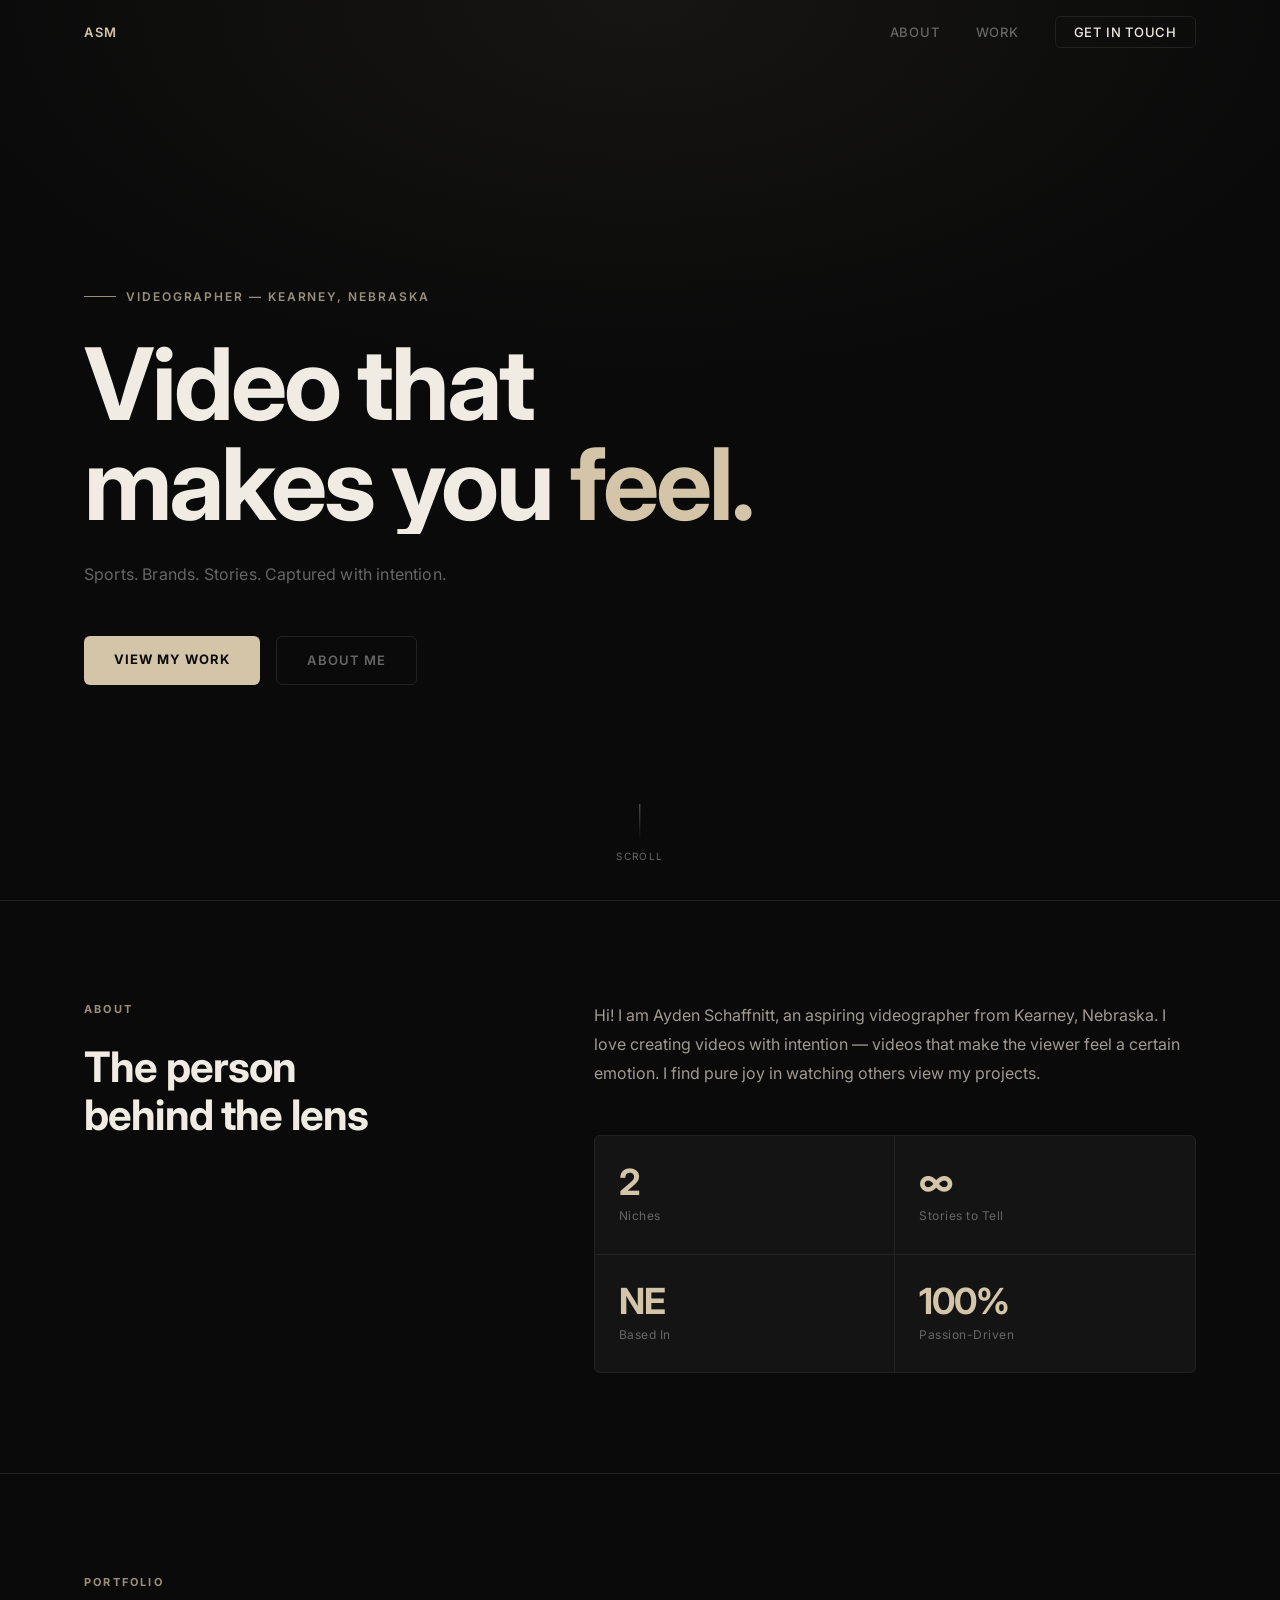
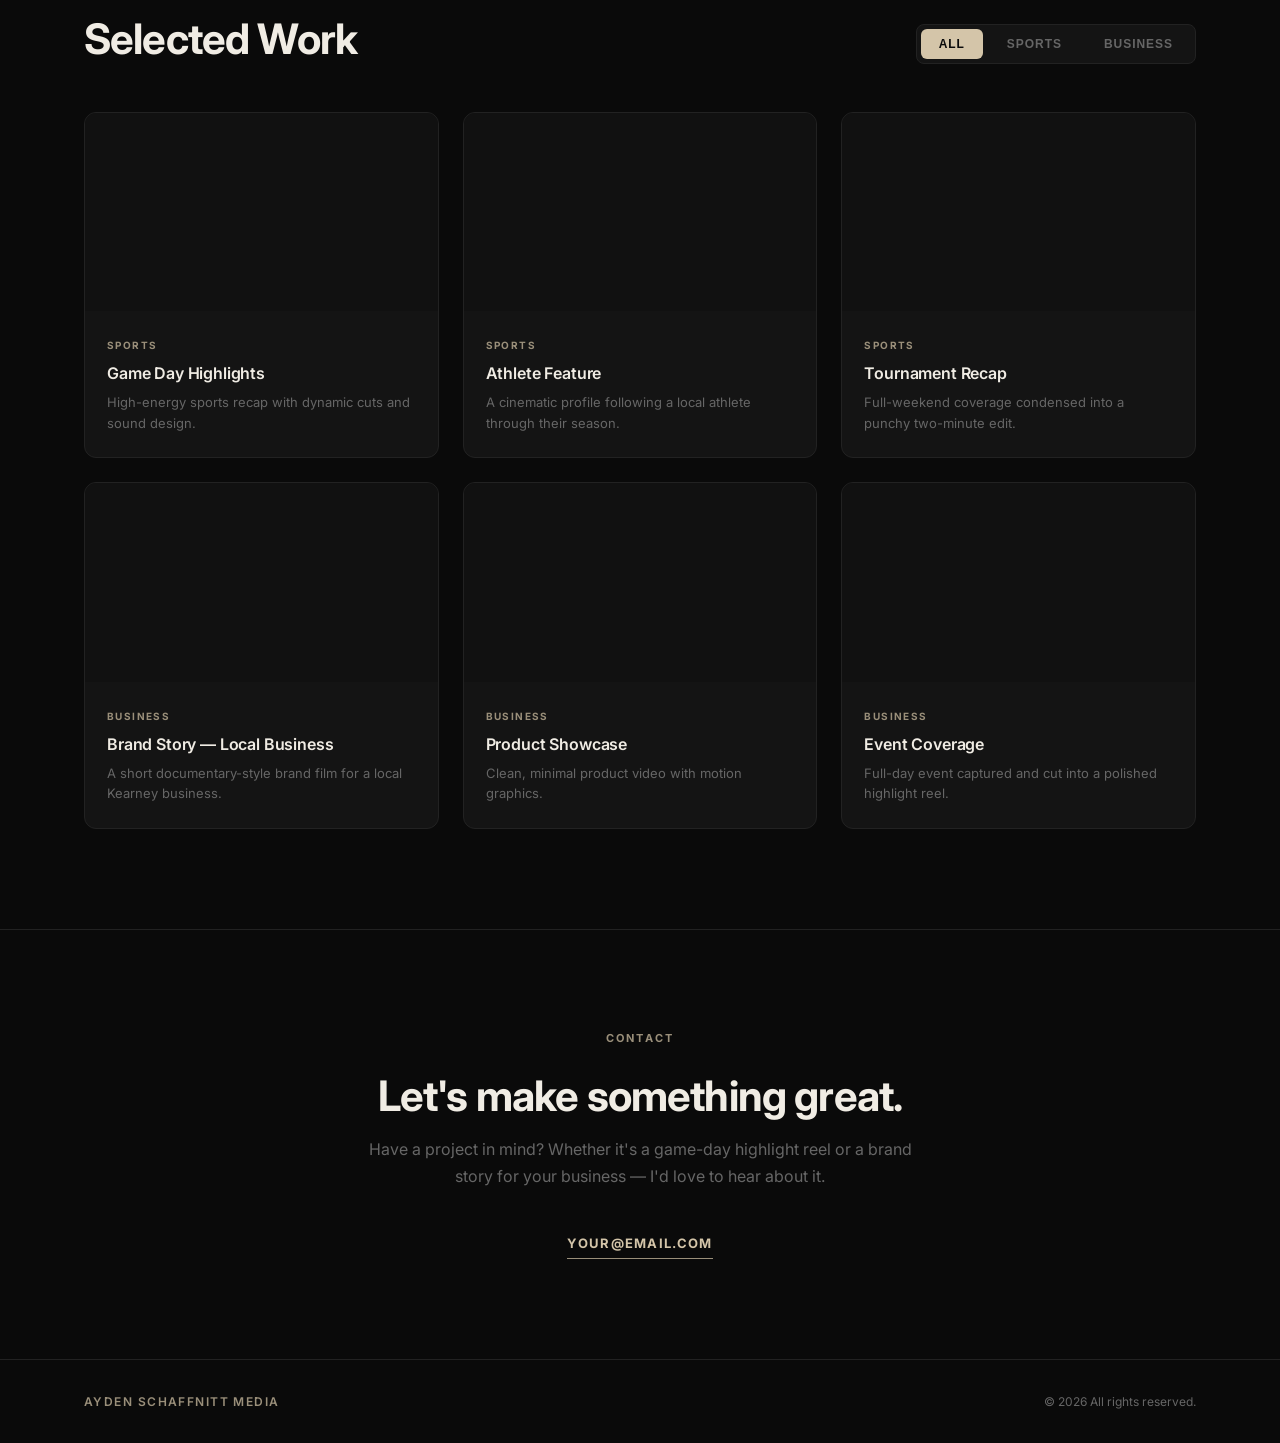
==== ClaudeAI/portfolio/index.html @ a8efcd55 "Initial portfolio" ====
<!DOCTYPE html>
<html lang="en">
<head>
  <meta charset="UTF-8" />
  <meta name="viewport" content="width=device-width, initial-scale=1.0" />
  <meta name="description" content="Ayden Schaffnitt Media — Videography portfolio featuring sports and business/client work from Kearney, Nebraska." />
  <title>Ayden Schaffnitt Media</title>

  <!-- Favicon placeholder (swap out for your own) -->
  <link rel="icon" href="data:image/svg+xml,<svg xmlns='http://www.w3.org/2000/svg' viewBox='0 0 100 100'><text y='.9em' font-size='90'>🎬</text></svg>" />

  <!-- Google Fonts: Inter -->
  <link rel="preconnect" href="https://fonts.googleapis.com" />
  <link rel="preconnect" href="https://fonts.gstatic.com" crossorigin />
  <link href="https://fonts.googleapis.com/css2?family=Inter:wght@400;500;600;700&display=swap" rel="stylesheet" />

  <link rel="stylesheet" href="css/styles.css" />
</head>
<body>

  <!-- ======================================================
       NAVIGATION
  ====================================================== -->
  <nav id="nav">
    <div class="container nav-inner">
      <a href="#" class="nav-logo">ASM</a>

      <ul id="nav-links">
        <li><a href="#about">About</a></li>
        <li><a href="#portfolio">Work</a></li>
        <li><a href="#contact" class="nav-cta">Get in Touch</a></li>
      </ul>

      <button id="hamburger" aria-label="Toggle menu">
        <span></span><span></span><span></span>
      </button>
    </div>
  </nav>

  <!-- ======================================================
       HERO
  ====================================================== -->
  <section id="hero">
    <div class="hero-bg"></div>
    <div class="container">
      <div class="hero-content">
        <div class="hero-eyebrow">Videographer — Kearney, Nebraska</div>
        <h1 class="hero-title">
          <span class="line">Video that</span>
          <span class="line">makes you <em>feel.</em></span>
        </h1>
        <p class="hero-sub">Sports. Brands. Stories. Captured with intention.</p>
        <div class="hero-actions">
          <a href="#portfolio" class="btn-primary">View My Work</a>
          <a href="#about" class="btn-outline">About Me</a>
        </div>
      </div>
    </div>
    <div class="hero-scroll">
      <div class="scroll-line"></div>
      Scroll
    </div>
  </section>

  <!-- ======================================================
       ABOUT
  ====================================================== -->
  <section id="about">
    <div class="container">
      <div class="about-grid">

        <div class="reveal">
          <p class="section-label">About</p>
          <h2 class="section-heading">The person<br/>behind the lens</h2>
        </div>

        <div class="reveal" style="transition-delay:0.1s">
          <p class="about-body">
            Hi! I am Ayden Schaffnitt, an aspiring videographer from Kearney, Nebraska.
            I love creating videos with intention — videos that make the viewer feel a certain
            emotion. I find pure joy in watching others view my projects.
          </p>

          <div class="about-stats">
            <div class="stat-item">
              <div class="stat-number">2</div>
              <div class="stat-label">Niches</div>
            </div>
            <div class="stat-item">
              <div class="stat-number">∞</div>
              <div class="stat-label">Stories to Tell</div>
            </div>
            <div class="stat-item">
              <div class="stat-number">NE</div>
              <div class="stat-label">Based In</div>
            </div>
            <div class="stat-item">
              <div class="stat-number">100%</div>
              <div class="stat-label">Passion-Driven</div>
            </div>
          </div>
        </div>

      </div>
    </div>
  </section>

  <!-- ======================================================
       PORTFOLIO
  ====================================================== -->
  <section id="portfolio">
    <div class="container">

      <div class="portfolio-header reveal">
        <div>
          <p class="section-label">Portfolio</p>
          <h2 class="section-heading">Selected Work</h2>
        </div>

        <div class="filter-tabs">
          <button class="filter-btn active" data-filter="all">All</button>
          <button class="filter-btn" data-filter="sports">Sports</button>
          <button class="filter-btn" data-filter="business">Business</button>
        </div>
      </div>

      <div id="video-grid"></div>

    </div>
  </section>

  <!-- ======================================================
       CONTACT
  ====================================================== -->
  <section id="contact">
    <div class="container">
      <div class="contact-inner reveal">
        <p class="section-label">Contact</p>
        <h2 class="section-heading">Let's make something great.</h2>
        <p class="contact-sub">
          Have a project in mind? Whether it's a game-day highlight reel or a brand
          story for your business — I'd love to hear about it.
        </p>
        <!--
          Replace the email address below with your real email.
          You can also link to an Instagram or a contact form if you prefer.
        -->
        <a href="mailto:your@email.com" class="contact-email">
          your@email.com
        </a>
      </div>
    </div>
  </section>

  <!-- ======================================================
       FOOTER
  ====================================================== -->
  <footer>
    <div class="container footer-inner">
      <span class="footer-logo">Ayden Schaffnitt Media</span>
      <span class="footer-copy">&copy; <span id="year"></span> All rights reserved.</span>
    </div>
  </footer>

  <!-- ======================================================
       VIDEO MODAL
  ====================================================== -->
  <div id="video-modal" role="dialog" aria-modal="true" aria-label="Video player">
    <div class="modal-inner">
      <p id="modal-title"></p>
      <div class="modal-video-wrap">
        <iframe
          id="modal-iframe"
          src=""
          allow="autoplay; fullscreen; picture-in-picture"
          allowfullscreen
        ></iframe>
        <button id="modal-close" aria-label="Close video">
          <svg viewBox="0 0 14 14" fill="none" xmlns="http://www.w3.org/2000/svg">
            <path d="M1 1L13 13M13 1L1 13" stroke-width="1.5" stroke-linecap="round"/>
          </svg>
        </button>
      </div>
    </div>
  </div>

  <!-- Scripts -->
  <script>document.getElementById('year').textContent = new Date().getFullYear();</script>
  <script src="js/videos.js"></script>
  <script src="js/main.js"></script>

</body>
</html>
---- ClaudeAI/portfolio/css/styles.css ----
/* ============================================================
   AYDEN SCHAFFNITT MEDIA — Portfolio Stylesheet
   ============================================================ */

/* ---------- Tokens ---------- */
:root {
  --bg:        #0a0a0a;
  --surface:   #141414;
  --border:    #222;
  --text:      #f0ece4;
  --muted:     #666;
  --accent:    #d4c5a9;   /* warm cream — intentional, editorial */
  --accent-dim:#9a8f7a;
  --radius:    6px;
  --max-w:     1160px;
  --nav-h:     64px;
  --transition: 0.35s cubic-bezier(0.4, 0, 0.2, 1);
}

/* ---------- Reset ---------- */
*, *::before, *::after { box-sizing: border-box; margin: 0; padding: 0; }

html { scroll-behavior: smooth; }

body {
  background: var(--bg);
  color: var(--text);
  font-family: 'Inter', system-ui, -apple-system, sans-serif;
  font-size: 16px;
  line-height: 1.6;
  -webkit-font-smoothing: antialiased;
}

img { display: block; max-width: 100%; }
a { color: inherit; text-decoration: none; }

/* ---------- Layout ---------- */
.container {
  width: 100%;
  max-width: var(--max-w);
  margin: 0 auto;
  padding: 0 24px;
}

section { padding: 100px 0; }

/* ---------- Navigation ---------- */
#nav {
  position: fixed;
  top: 0; left: 0; right: 0;
  height: var(--nav-h);
  z-index: 100;
  transition: background var(--transition), border-bottom var(--transition);
}

#nav.scrolled {
  background: rgba(10, 10, 10, 0.92);
  backdrop-filter: blur(12px);
  -webkit-backdrop-filter: blur(12px);
  border-bottom: 1px solid var(--border);
}

.nav-inner {
  display: flex;
  align-items: center;
  justify-content: space-between;
  height: 100%;
}

.nav-logo {
  font-size: 13px;
  font-weight: 600;
  letter-spacing: 0.12em;
  text-transform: uppercase;
  color: var(--accent);
}

#nav-links {
  display: flex;
  align-items: center;
  gap: 36px;
  list-style: none;
}

#nav-links a {
  font-size: 13px;
  font-weight: 500;
  letter-spacing: 0.06em;
  text-transform: uppercase;
  color: var(--muted);
  transition: color var(--transition);
}

#nav-links a:hover { color: var(--text); }

.nav-cta {
  border: 1px solid var(--border) !important;
  padding: 7px 18px !important;
  border-radius: var(--radius);
  color: var(--text) !important;
  transition: border-color var(--transition), color var(--transition) !important;
}

.nav-cta:hover {
  border-color: var(--accent) !important;
  color: var(--accent) !important;
}

/* Hamburger */
#hamburger {
  display: none;
  flex-direction: column;
  gap: 5px;
  cursor: pointer;
  padding: 4px;
}

#hamburger span {
  display: block;
  width: 22px;
  height: 1.5px;
  background: var(--text);
  transition: var(--transition);
}

/* ---------- Hero ---------- */
#hero {
  min-height: 100vh;
  display: flex;
  align-items: center;
  padding: 0;
  position: relative;
  overflow: hidden;
}

.hero-bg {
  position: absolute;
  inset: 0;
  background: radial-gradient(ellipse 80% 60% at 50% 0%, rgba(212,197,169,0.06) 0%, transparent 70%);
  pointer-events: none;
}

.hero-content {
  position: relative;
  z-index: 1;
  padding-top: var(--nav-h);
}

.hero-eyebrow {
  display: inline-flex;
  align-items: center;
  gap: 10px;
  font-size: 12px;
  font-weight: 600;
  letter-spacing: 0.16em;
  text-transform: uppercase;
  color: var(--accent-dim);
  margin-bottom: 28px;
}

.hero-eyebrow::before {
  content: '';
  display: block;
  width: 32px;
  height: 1px;
  background: var(--accent-dim);
}

.hero-title {
  font-size: clamp(48px, 8vw, 100px);
  font-weight: 700;
  line-height: 1.0;
  letter-spacing: -0.03em;
  color: var(--text);
}

.hero-title .line { display: block; overflow: hidden; }

.hero-title em {
  font-style: normal;
  color: var(--accent);
}

.hero-sub {
  margin-top: 28px;
  font-size: 16px;
  color: var(--muted);
  max-width: 400px;
  letter-spacing: 0.01em;
}

.hero-actions {
  margin-top: 48px;
  display: flex;
  gap: 16px;
  flex-wrap: wrap;
}

.btn-primary {
  display: inline-block;
  padding: 13px 30px;
  background: var(--accent);
  color: #0a0a0a;
  border-radius: var(--radius);
  font-size: 13px;
  font-weight: 700;
  letter-spacing: 0.08em;
  text-transform: uppercase;
  transition: background var(--transition), transform 0.2s;
}

.btn-primary:hover {
  background: #e8d9be;
  transform: translateY(-1px);
}

.btn-outline {
  display: inline-block;
  padding: 13px 30px;
  border: 1px solid var(--border);
  border-radius: var(--radius);
  font-size: 13px;
  font-weight: 600;
  letter-spacing: 0.08em;
  text-transform: uppercase;
  color: var(--muted);
  transition: border-color var(--transition), color var(--transition), transform 0.2s;
}

.btn-outline:hover {
  border-color: var(--accent-dim);
  color: var(--text);
  transform: translateY(-1px);
}

.hero-scroll {
  position: absolute;
  bottom: 36px;
  left: 50%;
  transform: translateX(-50%);
  display: flex;
  flex-direction: column;
  align-items: center;
  gap: 8px;
  font-size: 10px;
  letter-spacing: 0.14em;
  text-transform: uppercase;
  color: var(--muted);
  animation: scrollBounce 2.4s ease-in-out infinite;
}

.scroll-line {
  width: 1px;
  height: 36px;
  background: linear-gradient(to bottom, var(--muted), transparent);
}

@keyframes scrollBounce {
  0%, 100% { transform: translateX(-50%) translateY(0); }
  50%       { transform: translateX(-50%) translateY(6px); }
}

/* ---------- About ---------- */
#about { border-top: 1px solid var(--border); }

.about-grid {
  display: grid;
  grid-template-columns: 1fr 1.4fr;
  gap: 80px;
  align-items: start;
}

.section-label {
  font-size: 11px;
  font-weight: 700;
  letter-spacing: 0.2em;
  text-transform: uppercase;
  color: var(--accent-dim);
  margin-bottom: 24px;
}

.section-heading {
  font-size: clamp(28px, 4vw, 42px);
  font-weight: 700;
  letter-spacing: -0.02em;
  line-height: 1.15;
}

.about-body {
  font-size: 16px;
  line-height: 1.8;
  color: #a09a90;
}

.about-stats {
  display: grid;
  grid-template-columns: repeat(2, 1fr);
  gap: 1px;
  background: var(--border);
  border: 1px solid var(--border);
  border-radius: var(--radius);
  overflow: hidden;
  margin-top: 48px;
}

.stat-item {
  background: var(--surface);
  padding: 28px 24px;
}

.stat-number {
  font-size: 36px;
  font-weight: 700;
  letter-spacing: -0.03em;
  color: var(--accent);
  line-height: 1;
}

.stat-label {
  font-size: 12px;
  color: var(--muted);
  margin-top: 6px;
  letter-spacing: 0.04em;
}

/* ---------- Portfolio ---------- */
#portfolio { border-top: 1px solid var(--border); }

.portfolio-header {
  display: flex;
  align-items: flex-end;
  justify-content: space-between;
  gap: 24px;
  margin-bottom: 48px;
  flex-wrap: wrap;
}

.filter-tabs {
  display: flex;
  gap: 6px;
  background: var(--surface);
  border: 1px solid var(--border);
  border-radius: calc(var(--radius) + 2px);
  padding: 4px;
}

.filter-btn {
  appearance: none;
  border: none;
  background: transparent;
  padding: 8px 18px;
  font-size: 12px;
  font-weight: 600;
  letter-spacing: 0.08em;
  text-transform: uppercase;
  color: var(--muted);
  border-radius: var(--radius);
  cursor: pointer;
  transition: background var(--transition), color var(--transition);
}

.filter-btn:hover { color: var(--text); }

.filter-btn.active {
  background: var(--accent);
  color: #0a0a0a;
}

/* Video Grid */
#video-grid {
  display: grid;
  grid-template-columns: repeat(auto-fill, minmax(320px, 1fr));
  gap: 24px;
}

.empty-state {
  grid-column: 1 / -1;
  text-align: center;
  color: var(--muted);
  font-size: 15px;
  padding: 60px 0;
}

.video-card {
  background: var(--surface);
  border: 1px solid var(--border);
  border-radius: calc(var(--radius) * 2);
  overflow: hidden;
  opacity: 0;
  transform: translateY(16px);
  transition: opacity 0.45s var(--transition), transform 0.45s var(--transition),
              border-color 0.25s;
}

.video-card.visible {
  opacity: 1;
  transform: none;
}

.video-card:hover {
  border-color: #333;
}

.card-thumb {
  position: relative;
  aspect-ratio: 16 / 9;
  overflow: hidden;
  cursor: pointer;
  background: #111;
}

.card-thumb img {
  width: 100%;
  height: 100%;
  object-fit: cover;
  transition: transform 0.5s var(--transition), filter 0.3s;
  filter: brightness(0.85);
}

.card-thumb:hover img {
  transform: scale(1.04);
  filter: brightness(0.7);
}

.play-icon {
  position: absolute;
  inset: 0;
  display: flex;
  align-items: center;
  justify-content: center;
  opacity: 0;
  transition: opacity var(--transition);
}

.play-icon svg {
  width: 54px;
  height: 54px;
  filter: drop-shadow(0 2px 12px rgba(0,0,0,0.6));
}

.card-thumb:hover .play-icon { opacity: 1; }

.card-info {
  padding: 20px 22px 24px;
}

.card-tag {
  display: inline-block;
  font-size: 10px;
  font-weight: 700;
  letter-spacing: 0.14em;
  text-transform: uppercase;
  color: var(--accent-dim);
  margin-bottom: 10px;
}

.card-title {
  font-size: 16px;
  font-weight: 600;
  letter-spacing: -0.01em;
  line-height: 1.3;
  margin-bottom: 8px;
}

.card-desc {
  font-size: 13px;
  color: var(--muted);
  line-height: 1.6;
}

/* ---------- Modal ---------- */
#video-modal {
  display: none;
  position: fixed;
  inset: 0;
  z-index: 200;
  background: rgba(0, 0, 0, 0.88);
  backdrop-filter: blur(8px);
  -webkit-backdrop-filter: blur(8px);
  align-items: center;
  justify-content: center;
  padding: 24px;
  opacity: 0;
  transition: opacity 0.3s;
}

#video-modal.open {
  display: flex;
  opacity: 1;
}

.modal-inner {
  width: 100%;
  max-width: 900px;
  position: relative;
}

#modal-title {
  font-size: 14px;
  font-weight: 600;
  letter-spacing: 0.04em;
  color: var(--accent);
  margin-bottom: 14px;
}

.modal-video-wrap {
  position: relative;
  aspect-ratio: 16 / 9;
  background: #000;
  border-radius: var(--radius);
  overflow: hidden;
  box-shadow: 0 32px 80px rgba(0,0,0,0.7);
}

.modal-video-wrap iframe {
  width: 100%;
  height: 100%;
  border: none;
}

#modal-close {
  position: absolute;
  top: -14px;
  right: -14px;
  width: 38px;
  height: 38px;
  background: var(--surface);
  border: 1px solid var(--border);
  border-radius: 50%;
  display: flex;
  align-items: center;
  justify-content: center;
  cursor: pointer;
  transition: background var(--transition), border-color var(--transition);
  z-index: 10;
}

#modal-close:hover {
  background: var(--border);
  border-color: var(--muted);
}

#modal-close svg {
  width: 14px;
  height: 14px;
  stroke: var(--text);
}

/* ---------- Contact ---------- */
#contact {
  border-top: 1px solid var(--border);
  text-align: center;
}

.contact-inner {
  max-width: 560px;
  margin: 0 auto;
}

.contact-inner .section-heading {
  margin-bottom: 16px;
}

.contact-sub {
  color: var(--muted);
  margin-bottom: 40px;
  font-size: 16px;
  line-height: 1.7;
}

.contact-email {
  display: inline-flex;
  align-items: center;
  gap: 10px;
  font-size: 13px;
  font-weight: 700;
  letter-spacing: 0.1em;
  text-transform: uppercase;
  color: var(--accent);
  border-bottom: 1px solid var(--accent-dim);
  padding-bottom: 4px;
  transition: color var(--transition), border-color var(--transition);
}

.contact-email:hover {
  color: var(--text);
  border-color: var(--border);
}

/* ---------- Footer ---------- */
footer {
  border-top: 1px solid var(--border);
  padding: 32px 0;
}

.footer-inner {
  display: flex;
  align-items: center;
  justify-content: space-between;
  gap: 16px;
  flex-wrap: wrap;
}

.footer-logo {
  font-size: 12px;
  font-weight: 600;
  letter-spacing: 0.12em;
  text-transform: uppercase;
  color: var(--accent-dim);
}

.footer-copy {
  font-size: 12px;
  color: var(--muted);
}

/* ---------- Scroll Reveal ---------- */
.reveal {
  opacity: 0;
  transform: translateY(24px);
  transition: opacity 0.6s var(--transition), transform 0.6s var(--transition);
}

.reveal.revealed {
  opacity: 1;
  transform: none;
}

/* ---------- Responsive ---------- */
@media (max-width: 768px) {
  section { padding: 72px 0; }

  #nav-links {
    display: none;
    position: absolute;
    top: var(--nav-h);
    left: 0; right: 0;
    background: rgba(10,10,10,0.98);
    backdrop-filter: blur(12px);
    flex-direction: column;
    gap: 0;
    border-bottom: 1px solid var(--border);
    padding: 12px 0;
  }

  #nav-links.open { display: flex; }

  #nav-links li { width: 100%; }

  #nav-links a {
    display: block;
    padding: 14px 24px;
  }

  .nav-cta {
    border: none !important;
    padding: 14px 24px !important;
    border-radius: 0 !important;
  }

  #hamburger { display: flex; }

  .about-grid {
    grid-template-columns: 1fr;
    gap: 48px;
  }

  .about-stats {
    grid-template-columns: repeat(2, 1fr);
  }

  .portfolio-header {
    flex-direction: column;
    align-items: flex-start;
  }

  #video-grid {
    grid-template-columns: 1fr;
  }

  #modal-close {
    top: -44px;
    right: 0;
  }
}

@media (max-width: 480px) {
  .hero-title { font-size: 40px; }
  .about-stats { grid-template-columns: 1fr; }
}
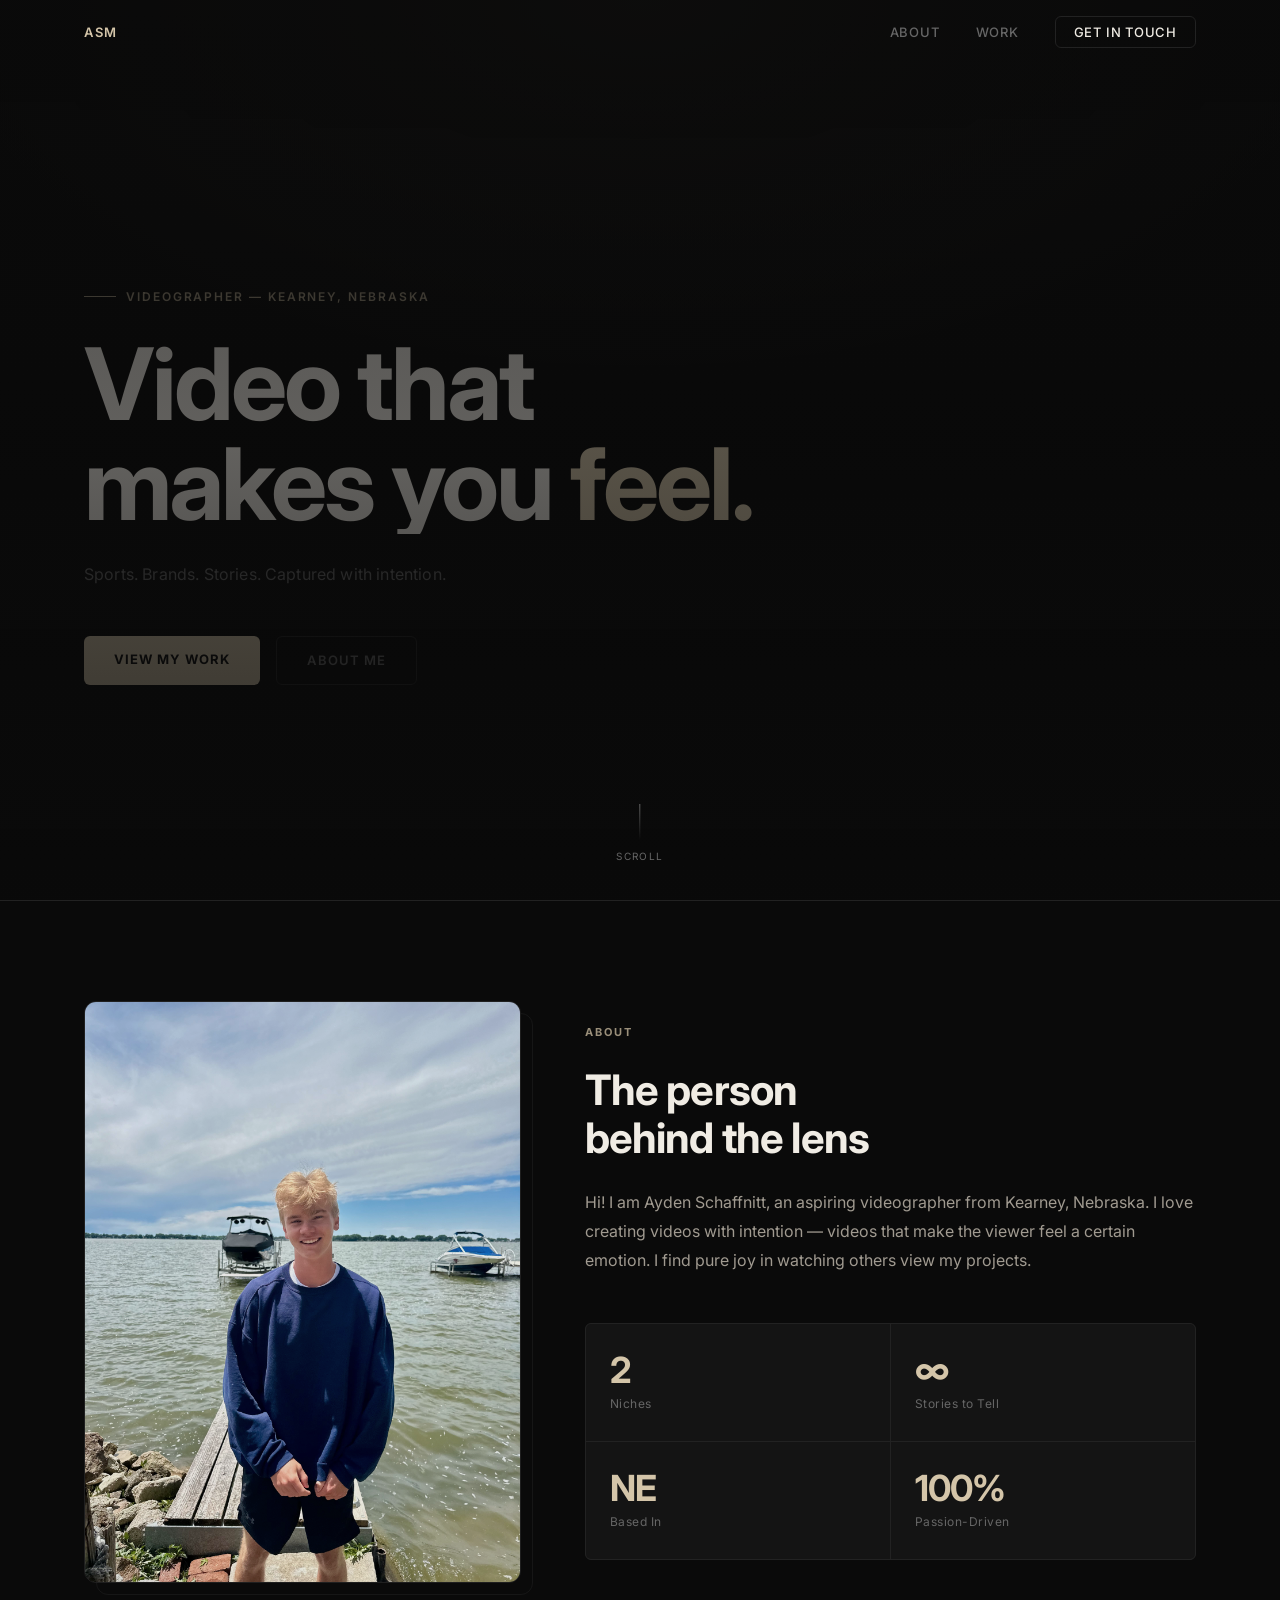
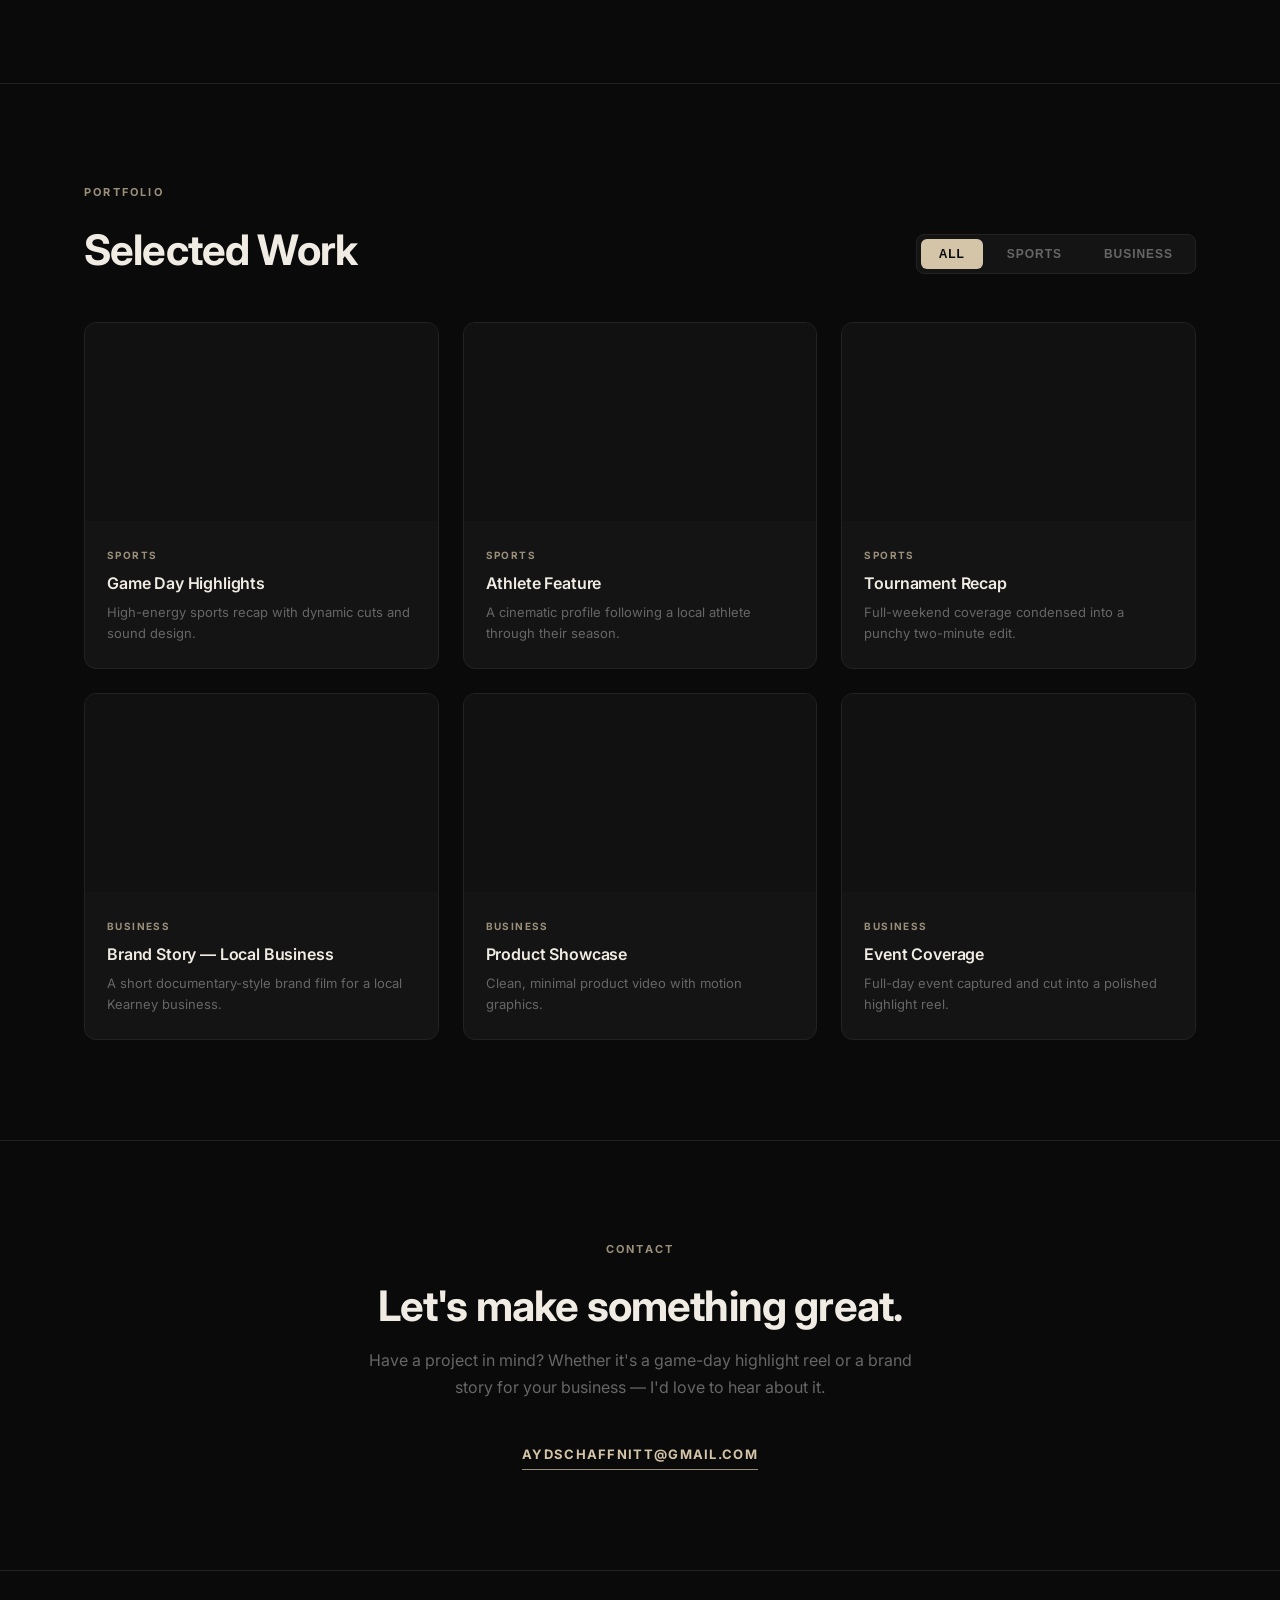
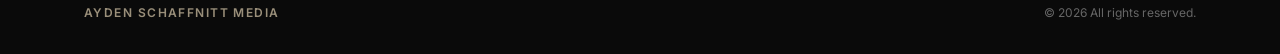
==== commit 357e6555: "Update portfolio with video bg, about photo, and add .gitignore - Add cycling YouTube background vid" ====
--- a/ClaudeAI/portfolio/index.html
+++ b/ClaudeAI/portfolio/index.html
@@ -42,6 +42,18 @@
   ====================================================== -->
   <section id="hero">
     <div class="hero-bg"></div>
+
+    <!-- Background video cycling layer -->
+    <div class="hero-video-bg">
+      <div class="hero-video-slide active" id="hero-slide-0">
+        <iframe id="hero-iframe-0" src="" frameborder="0" allow="autoplay; encrypted-media" allowfullscreen tabindex="-1"></iframe>
+      </div>
+      <div class="hero-video-slide" id="hero-slide-1">
+        <iframe id="hero-iframe-1" src="" frameborder="0" allow="autoplay; encrypted-media" allowfullscreen tabindex="-1"></iframe>
+      </div>
+    </div>
+    <div class="hero-video-overlay"></div>
+
     <div class="container">
       <div class="hero-content">
         <div class="hero-eyebrow">Videographer — Kearney, Nebraska</div>
@@ -69,12 +81,14 @@
     <div class="container">
       <div class="about-grid">
 
-        <div class="reveal">
+        <div class="about-photo reveal">
+          <img src="images/ayden.jpg" alt="Ayden Schaffnitt" />
+        </div>
+
+        <div class="reveal" style="transition-delay:0.1s">
           <p class="section-label">About</p>
           <h2 class="section-heading">The person<br/>behind the lens</h2>
-        </div>
-
-        <div class="reveal" style="transition-delay:0.1s">
+          <br/>
           <p class="about-body">
             Hi! I am Ayden Schaffnitt, an aspiring videographer from Kearney, Nebraska.
             I love creating videos with intention — videos that make the viewer feel a certain
@@ -145,8 +159,8 @@
           Replace the email address below with your real email.
           You can also link to an Instagram or a contact form if you prefer.
         -->
-        <a href="mailto:your@email.com" class="contact-email">
-          your@email.com
+        <a href="mailto:aydschaffnitt@gmail.com" class="contact-email">
+          aydschaffnitt@gmail.com
         </a>
       </div>
     </div>
--- a/ClaudeAI/portfolio/css/styles.css
+++ b/ClaudeAI/portfolio/css/styles.css
@@ -138,7 +138,56 @@
   inset: 0;
   background: radial-gradient(ellipse 80% 60% at 50% 0%, rgba(212,197,169,0.06) 0%, transparent 70%);
   pointer-events: none;
-}
+  z-index: 1;
+}
+
+/* --- Hero Video Background --- */
+.hero-video-bg {
+  position: absolute;
+  inset: 0;
+  overflow: hidden;
+  z-index: 0;
+}
+
+.hero-video-slide {
+  position: absolute;
+  inset: 0;
+  opacity: 0;
+  transition: opacity 1.2s ease;
+  pointer-events: none;
+}
+
+.hero-video-slide.active {
+  opacity: 1;
+}
+
+.hero-video-slide iframe {
+  position: absolute;
+  /* Oversized to cover the container regardless of aspect ratio */
+  top: 50%;
+  left: 50%;
+  width: 100vw;
+  height: 56.25vw; /* 16:9 ratio */
+  min-height: 100vh;
+  min-width: 177.78vh; /* 16:9 ratio inverted */
+  transform: translate(-50%, -50%);
+  pointer-events: none;
+}
+
+/* Dark overlay so text stays readable over the video */
+.hero-video-overlay {
+  position: absolute;
+  inset: 0;
+  background:
+    linear-gradient(to bottom, rgba(10,10,10,0.5) 0%, rgba(10,10,10,0.3) 50%, rgba(10,10,10,0.7) 100%),
+    rgba(10,10,10,0.45);
+  z-index: 2;
+  pointer-events: none;
+}
+
+/* Ensure hero content sits above video and overlay */
+.hero-content { position: relative; z-index: 3; }
+.hero-scroll   { z-index: 3; }
 
 .hero-content {
   position: relative;
@@ -266,8 +315,37 @@
 .about-grid {
   display: grid;
   grid-template-columns: 1fr 1.4fr;
-  gap: 80px;
-  align-items: start;
+  gap: 64px;
+  align-items: center;
+}
+
+.about-photo {
+  position: relative;
+}
+
+.about-photo img {
+  width: 100%;
+  aspect-ratio: 3 / 4;
+  object-fit: cover;
+  object-position: center top;
+  border-radius: 12px;
+  filter: grayscale(20%) brightness(0.92);
+  border: 1px solid var(--border);
+  transition: filter 0.4s;
+}
+
+.about-photo img:hover {
+  filter: grayscale(0%) brightness(1);
+}
+
+.about-photo::after {
+  content: '';
+  position: absolute;
+  inset: 12px -12px -12px 12px;
+  border: 1px solid var(--border);
+  border-radius: 12px;
+  z-index: -1;
+  opacity: 0.5;
 }
 
 .section-label {
@@ -662,8 +740,15 @@
 
   .about-grid {
     grid-template-columns: 1fr;
-    gap: 48px;
-  }
+    gap: 40px;
+  }
+
+  .about-photo img {
+    aspect-ratio: 4 / 3;
+    object-position: center 20%;
+  }
+
+  .about-photo::after { display: none; }
 
   .about-stats {
     grid-template-columns: repeat(2, 1fr);
